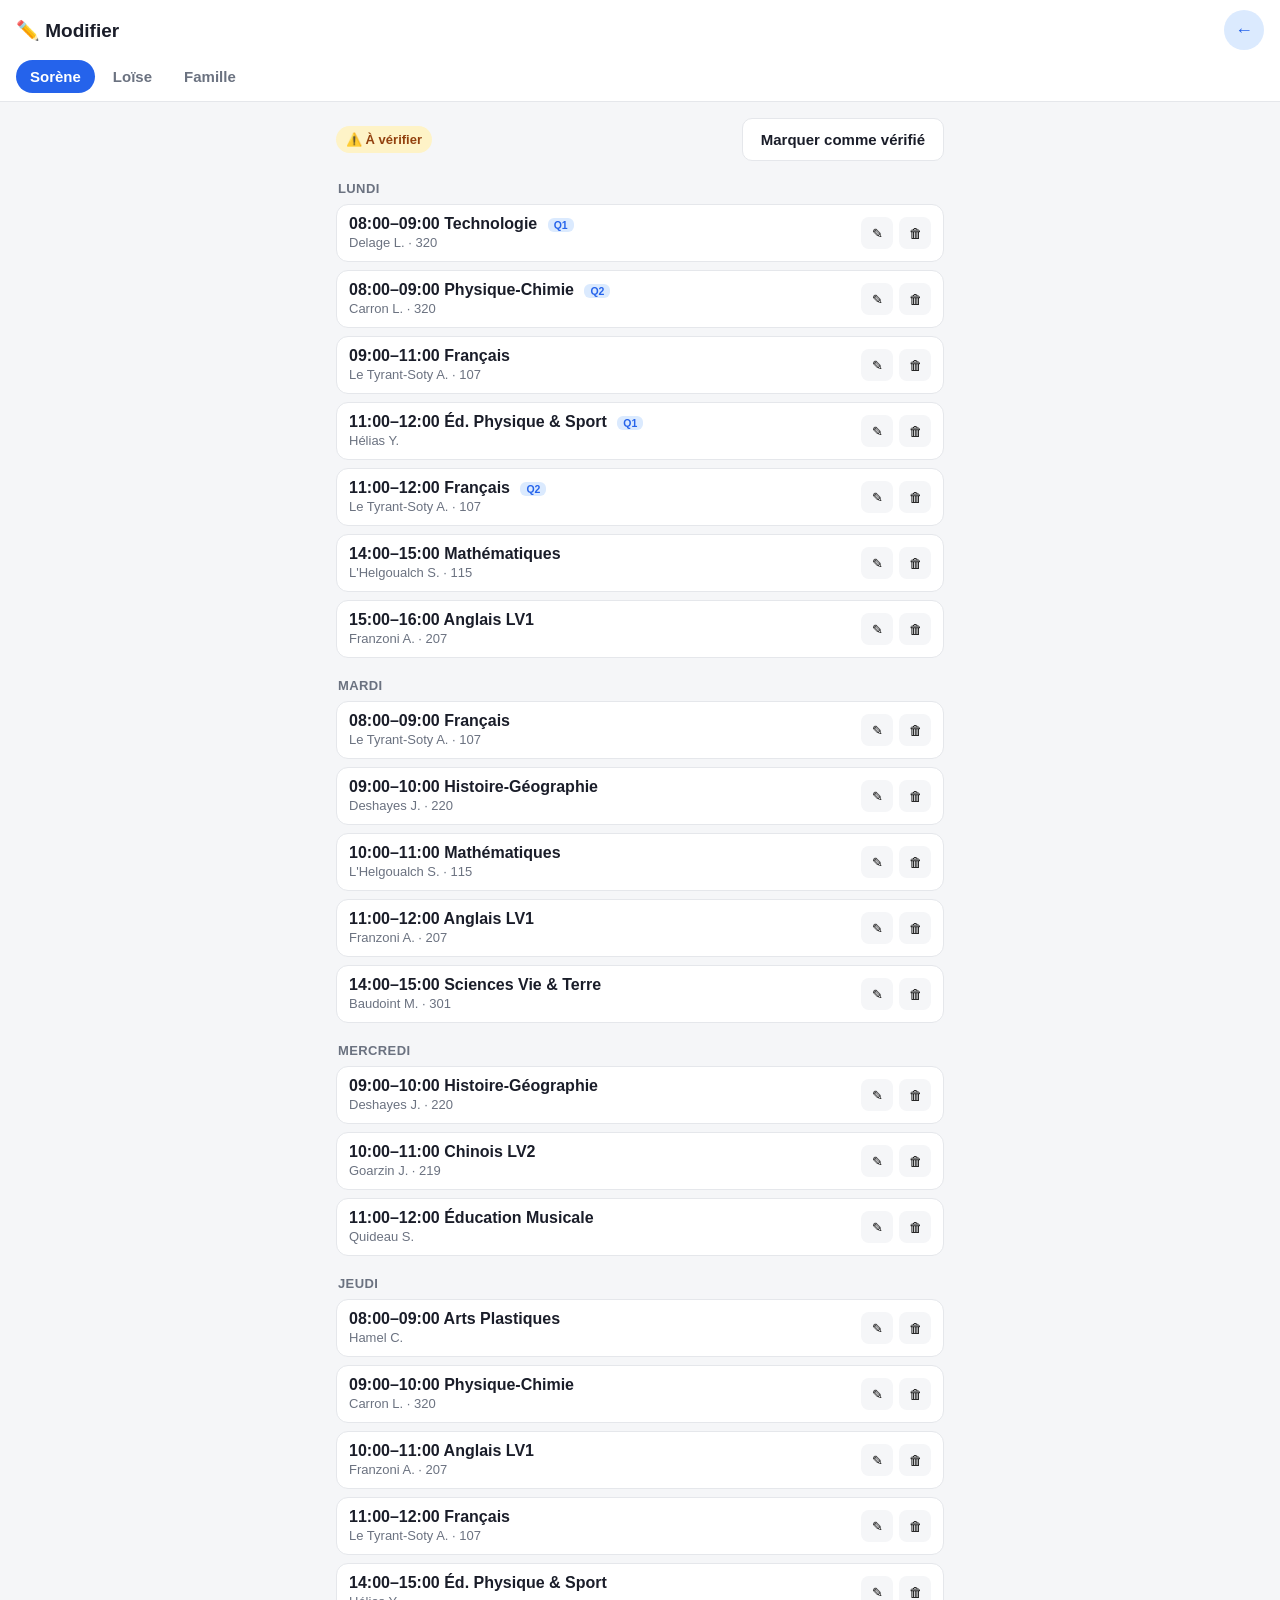
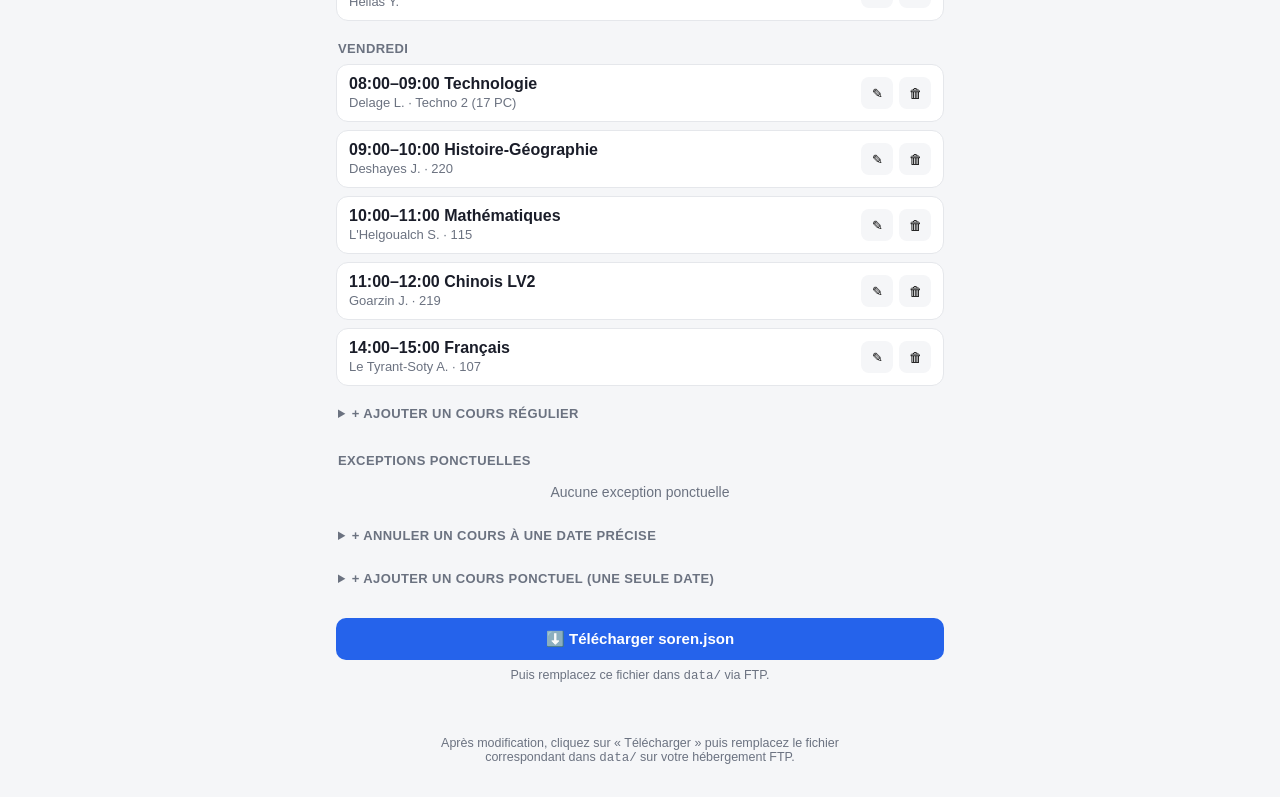
==== edit.html @ 86bf06cb "Add family calendar site: schedules for Sorène and Loïse, FTP-ready Static site (no backend) with mo" ====
<!doctype html>
<html lang="fr">
<head>
<meta charset="utf-8" />
<meta name="viewport" content="width=device-width, initial-scale=1, viewport-fit=cover" />
<title>Modifier — Calendrier famille</title>
<meta name="theme-color" content="#2563eb" />
<link rel="icon" href="icons/icon-192.png" />
<link rel="stylesheet" href="css/style.css" />
</head>
<body>

<header class="topbar">
  <div class="topbar-row">
    <h1>✏️ Modifier</h1>
    <a href="index.html" class="icon-btn" title="Retour au calendrier" style="text-decoration:none;">←</a>
  </div>
  <nav class="tabs" id="tabs">
    <button data-tab="soren" class="active">Sorène</button>
    <button data-tab="loise">Loïse</button>
    <button data-tab="famille">Famille</button>
  </nav>
</header>

<main id="main">
  <div class="empty-state">Chargement…</div>
</main>

<footer class="app-footer">
  Après modification, cliquez sur « Télécharger » puis remplacez le fichier<br>correspondant dans <code>data/</code> sur votre hébergement FTP.
</footer>

<script src="js/dates.js"></script>
<script src="js/editor.js"></script>
</body>
</html>
---- css/style.css ----
:root {
  --bg: #f5f6f8;
  --surface: #ffffff;
  --text: #1a1d29;
  --text-muted: #6b7280;
  --border: #e5e7eb;
  --accent: #2563eb;
  --accent-soft: #dbeafe;
  --danger: #dc2626;
  --warning-bg: #fef3c7;
  --warning-text: #92400e;
  --radius: 14px;
  --safe-bottom: env(safe-area-inset-bottom, 0px);
}

@media (prefers-color-scheme: dark) {
  :root {
    --bg: #101218;
    --surface: #1a1d29;
    --text: #f3f4f6;
    --text-muted: #9ca3af;
    --border: #2b2f3d;
    --accent-soft: #1e3a5f;
    --warning-bg: #4b3a12;
    --warning-text: #fde68a;
  }
}

* { box-sizing: border-box; }

html, body {
  margin: 0;
  padding: 0;
  background: var(--bg);
  color: var(--text);
  font-family: -apple-system, BlinkMacSystemFont, "Segoe UI", Roboto, Helvetica, Arial, sans-serif;
  -webkit-tap-highlight-color: transparent;
}

body {
  padding-bottom: calc(24px + var(--safe-bottom));
}

a { color: var(--accent); }

header.topbar {
  position: sticky;
  top: 0;
  z-index: 20;
  background: var(--surface);
  border-bottom: 1px solid var(--border);
  padding: env(safe-area-inset-top, 0px) 16px 0 16px;
}

.topbar-row {
  display: flex;
  align-items: center;
  justify-content: space-between;
  padding: 10px 0;
}

.topbar-row h1 {
  font-size: 19px;
  margin: 0;
  font-weight: 700;
}

.icon-btn {
  border: none;
  background: var(--accent-soft);
  color: var(--accent);
  width: 40px;
  height: 40px;
  border-radius: 50%;
  font-size: 18px;
  display: flex;
  align-items: center;
  justify-content: center;
  cursor: pointer;
}
.icon-btn:active { transform: scale(0.94); }
.icon-btn.subscribed { background: #dcfce7; color: #16a34a; }

nav.tabs {
  display: flex;
  gap: 4px;
  overflow-x: auto;
  padding-bottom: 8px;
}

nav.tabs button {
  border: none;
  background: transparent;
  color: var(--text-muted);
  font-size: 15px;
  font-weight: 600;
  padding: 8px 14px;
  border-radius: 999px;
  white-space: nowrap;
  cursor: pointer;
}

nav.tabs button.active {
  background: var(--accent);
  color: #fff;
}

main {
  max-width: 640px;
  margin: 0 auto;
  padding: 16px;
}

.week-nav {
  display: flex;
  align-items: center;
  justify-content: space-between;
  margin-bottom: 12px;
}

.week-nav .label {
  font-weight: 600;
  font-size: 14px;
  color: var(--text-muted);
  text-transform: capitalize;
}

.week-nav button {
  border: none;
  background: var(--surface);
  border: 1px solid var(--border);
  width: 34px;
  height: 34px;
  border-radius: 50%;
  font-size: 16px;
  cursor: pointer;
  color: var(--text);
}

.day-selector {
  display: flex;
  gap: 6px;
  overflow-x: auto;
  padding: 2px 2px 12px 2px;
  scroll-snap-type: x proximity;
}

.day-chip {
  flex: 1 0 auto;
  min-width: 56px;
  scroll-snap-align: start;
  border: 1px solid var(--border);
  background: var(--surface);
  border-radius: 12px;
  padding: 8px 4px;
  text-align: center;
  cursor: pointer;
  color: var(--text);
}

.day-chip .dow {
  display: block;
  font-size: 11px;
  text-transform: uppercase;
  color: var(--text-muted);
  letter-spacing: 0.03em;
}

.day-chip .num {
  display: block;
  font-size: 17px;
  font-weight: 700;
  margin-top: 2px;
}

.day-chip.today { border-color: var(--accent); }
.day-chip.selected { background: var(--accent); border-color: var(--accent); }
.day-chip.selected .dow, .day-chip.selected .num { color: #fff; }
.day-chip.off .num { color: var(--text-muted); }

.banner {
  background: var(--warning-bg);
  color: var(--warning-text);
  padding: 10px 14px;
  border-radius: var(--radius);
  font-size: 13.5px;
  margin-bottom: 14px;
  display: flex;
  gap: 8px;
  align-items: flex-start;
}

.banner a { color: inherit; text-decoration: underline; }

.vacances-banner {
  background: var(--accent-soft);
  color: var(--accent);
  padding: 14px;
  border-radius: var(--radius);
  text-align: center;
  font-weight: 600;
  margin-bottom: 14px;
}

.agenda-list {
  display: flex;
  flex-direction: column;
  gap: 10px;
}

.slot-card {
  background: var(--surface);
  border-radius: var(--radius);
  padding: 12px 14px;
  display: flex;
  gap: 12px;
  border: 1px solid var(--border);
  border-left: 5px solid var(--card-color, var(--accent));
}

.slot-time {
  min-width: 54px;
  font-size: 13px;
  font-weight: 700;
  color: var(--text-muted);
  line-height: 1.3;
}

.slot-info { flex: 1; min-width: 0; }

.slot-subject {
  font-weight: 700;
  font-size: 15px;
  margin: 0 0 2px 0;
}

.slot-meta {
  font-size: 13px;
  color: var(--text-muted);
  margin: 0;
}

.slot-group {
  display: inline-block;
  font-size: 10.5px;
  font-weight: 700;
  background: var(--accent-soft);
  color: var(--accent);
  border-radius: 6px;
  padding: 1px 6px;
  margin-left: 6px;
  vertical-align: middle;
}

.slot-card.added { border-left-color: #16a34a; }
.slot-card.added .slot-subject::after {
  content: " • modifié";
  font-size: 11px;
  font-weight: 600;
  color: #16a34a;
}

.empty-state {
  text-align: center;
  color: var(--text-muted);
  padding: 40px 12px;
  font-size: 14px;
}

.event-card {
  background: var(--surface);
  border: 1px solid var(--border);
  border-radius: var(--radius);
  padding: 12px 14px;
}

.event-date {
  font-size: 12px;
  font-weight: 700;
  color: var(--accent);
  text-transform: capitalize;
  margin-bottom: 4px;
}

.event-title { font-weight: 600; font-size: 15px; }
.event-sub { font-size: 13px; color: var(--text-muted); }

.section-title {
  font-size: 13px;
  font-weight: 700;
  text-transform: uppercase;
  letter-spacing: 0.03em;
  color: var(--text-muted);
  margin: 20px 0 8px 2px;
}

footer.app-footer {
  text-align: center;
  font-size: 12.5px;
  color: var(--text-muted);
  padding: 24px 16px 8px;
}

/* Editor page */
.field {
  margin-bottom: 14px;
}
.field label {
  display: block;
  font-size: 13px;
  font-weight: 600;
  margin-bottom: 4px;
  color: var(--text-muted);
}
.field input, .field select, .field textarea {
  width: 100%;
  padding: 10px 12px;
  border-radius: 10px;
  border: 1px solid var(--border);
  background: var(--surface);
  color: var(--text);
  font-size: 15px;
}
.row-2 { display: grid; grid-template-columns: 1fr 1fr; gap: 10px; }
.btn {
  display: inline-flex;
  align-items: center;
  justify-content: center;
  gap: 6px;
  border: none;
  border-radius: 10px;
  padding: 12px 18px;
  font-size: 15px;
  font-weight: 600;
  cursor: pointer;
}
.btn-primary { background: var(--accent); color: #fff; }
.btn-secondary { background: var(--surface); color: var(--text); border: 1px solid var(--border); }
.btn-danger { background: #fee2e2; color: var(--danger); }
.btn-block { width: 100%; }
.list-item {
  display: flex;
  justify-content: space-between;
  align-items: center;
  background: var(--surface);
  border: 1px solid var(--border);
  border-radius: 12px;
  padding: 10px 12px;
  margin-bottom: 8px;
}
.list-item-actions { display: flex; gap: 6px; }
.list-item-actions button {
  border: none;
  background: var(--bg);
  border-radius: 8px;
  width: 32px;
  height: 32px;
  cursor: pointer;
}
.tag-verified {
  display: inline-flex;
  align-items: center;
  gap: 6px;
  font-size: 13px;
  font-weight: 600;
  color: #16a34a;
  background: #dcfce7;
  padding: 6px 10px;
  border-radius: 999px;
}
.tag-unverified {
  color: var(--warning-text);
  background: var(--warning-bg);
}
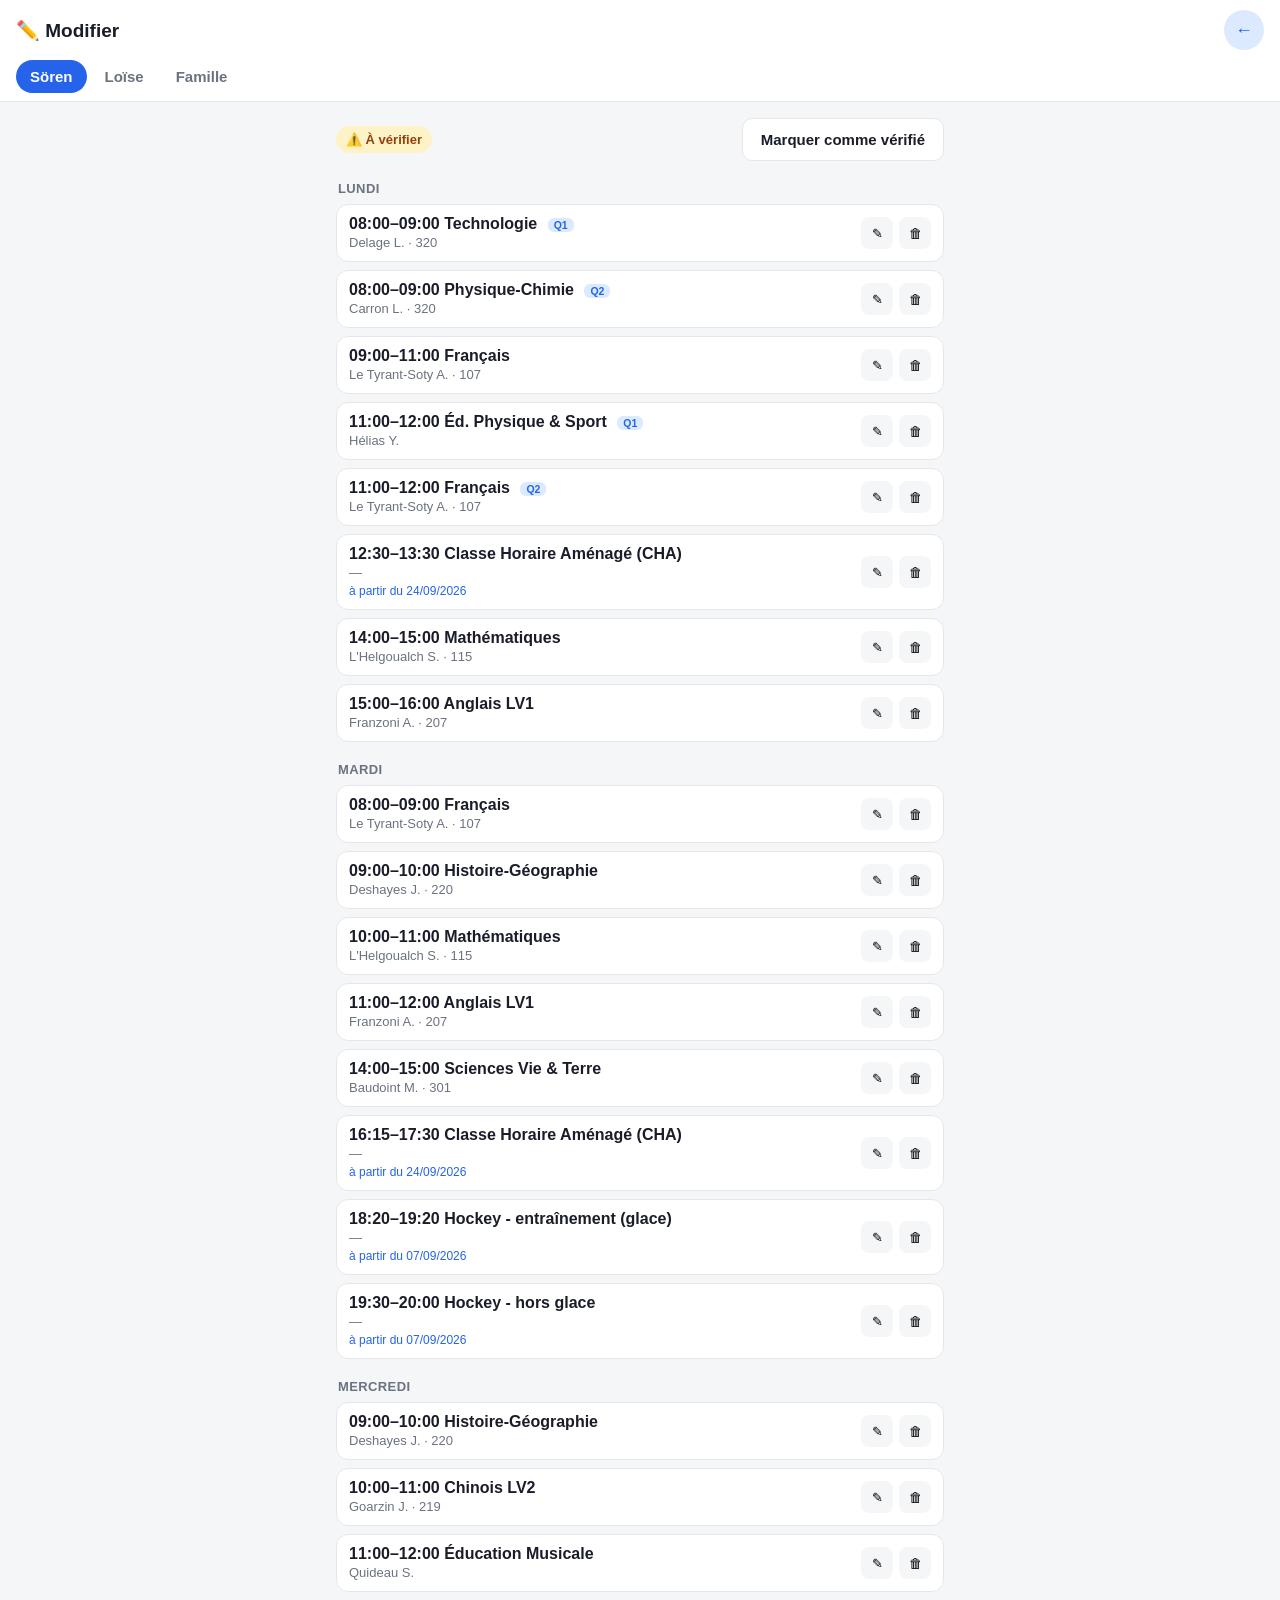
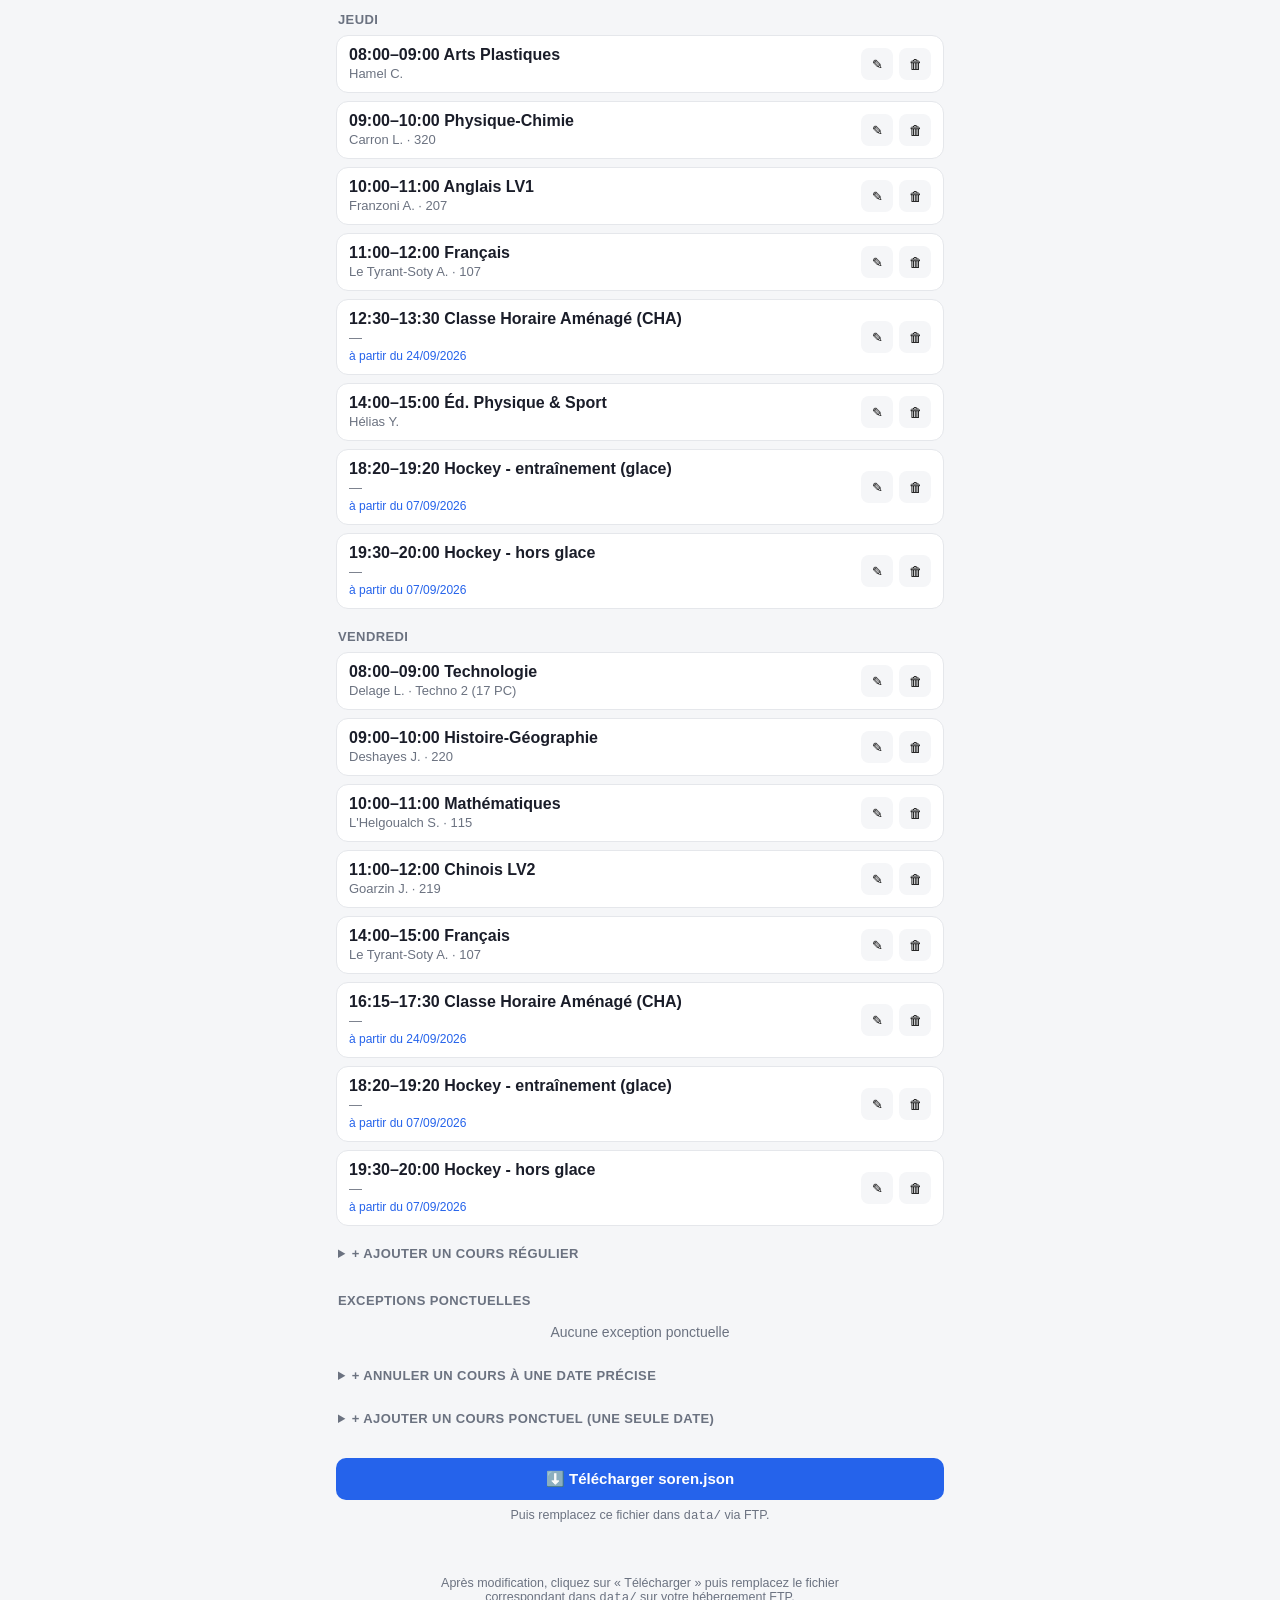
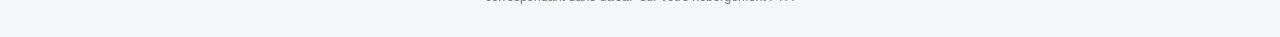
==== commit 513822f0: "Correct Sören spelling, add weekly view, and add extracurricular activities - Fix "Sorène" -> "Sören" ====
--- a/edit.html
+++ b/edit.html
@@ -16,7 +16,7 @@
     <a href="index.html" class="icon-btn" title="Retour au calendrier" style="text-decoration:none;">←</a>
   </div>
   <nav class="tabs" id="tabs">
-    <button data-tab="soren" class="active">Sorène</button>
+    <button data-tab="soren" class="active">Sören</button>
     <button data-tab="loise">Loïse</button>
     <button data-tab="famille">Famille</button>
   </nav>
--- a/css/style.css
+++ b/css/style.css
@@ -137,6 +137,93 @@
   color: var(--text);
 }
 
+.view-toggle {
+  display: flex;
+  gap: 4px;
+  background: var(--surface);
+  border: 1px solid var(--border);
+  border-radius: 999px;
+  padding: 3px;
+  margin-bottom: 12px;
+}
+
+.view-toggle button {
+  flex: 1;
+  border: none;
+  background: transparent;
+  color: var(--text-muted);
+  font-size: 14px;
+  font-weight: 600;
+  padding: 7px 0;
+  border-radius: 999px;
+  cursor: pointer;
+}
+
+.view-toggle button.active {
+  background: var(--accent);
+  color: #fff;
+}
+
+.week-day {
+  margin-bottom: 18px;
+}
+
+.week-day-header {
+  display: flex;
+  align-items: baseline;
+  justify-content: space-between;
+  font-size: 14px;
+  font-weight: 700;
+  text-transform: capitalize;
+  color: var(--text);
+  padding: 4px 2px;
+  border-bottom: 1px solid var(--border);
+  margin-bottom: 8px;
+}
+
+.week-day-header.today { color: var(--accent); }
+
+.today-badge {
+  font-size: 10.5px;
+  font-weight: 700;
+  text-transform: uppercase;
+  background: var(--accent-soft);
+  color: var(--accent);
+  padding: 2px 8px;
+  border-radius: 999px;
+}
+
+.week-day-note {
+  font-size: 13.5px;
+  color: var(--text);
+  background: var(--accent-soft);
+  border-radius: 10px;
+  padding: 8px 12px;
+}
+
+.week-day-note.muted {
+  background: transparent;
+  color: var(--text-muted);
+  padding: 4px 12px;
+}
+
+.agenda-list.compact .slot-card {
+  padding: 8px 12px;
+}
+
+.agenda-list.compact .slot-time {
+  min-width: 44px;
+  font-size: 12px;
+}
+
+.agenda-list.compact .slot-subject {
+  font-size: 13.5px;
+}
+
+.agenda-list.compact .slot-meta {
+  font-size: 12px;
+}
+
 .day-selector {
   display: flex;
   gap: 6px;
